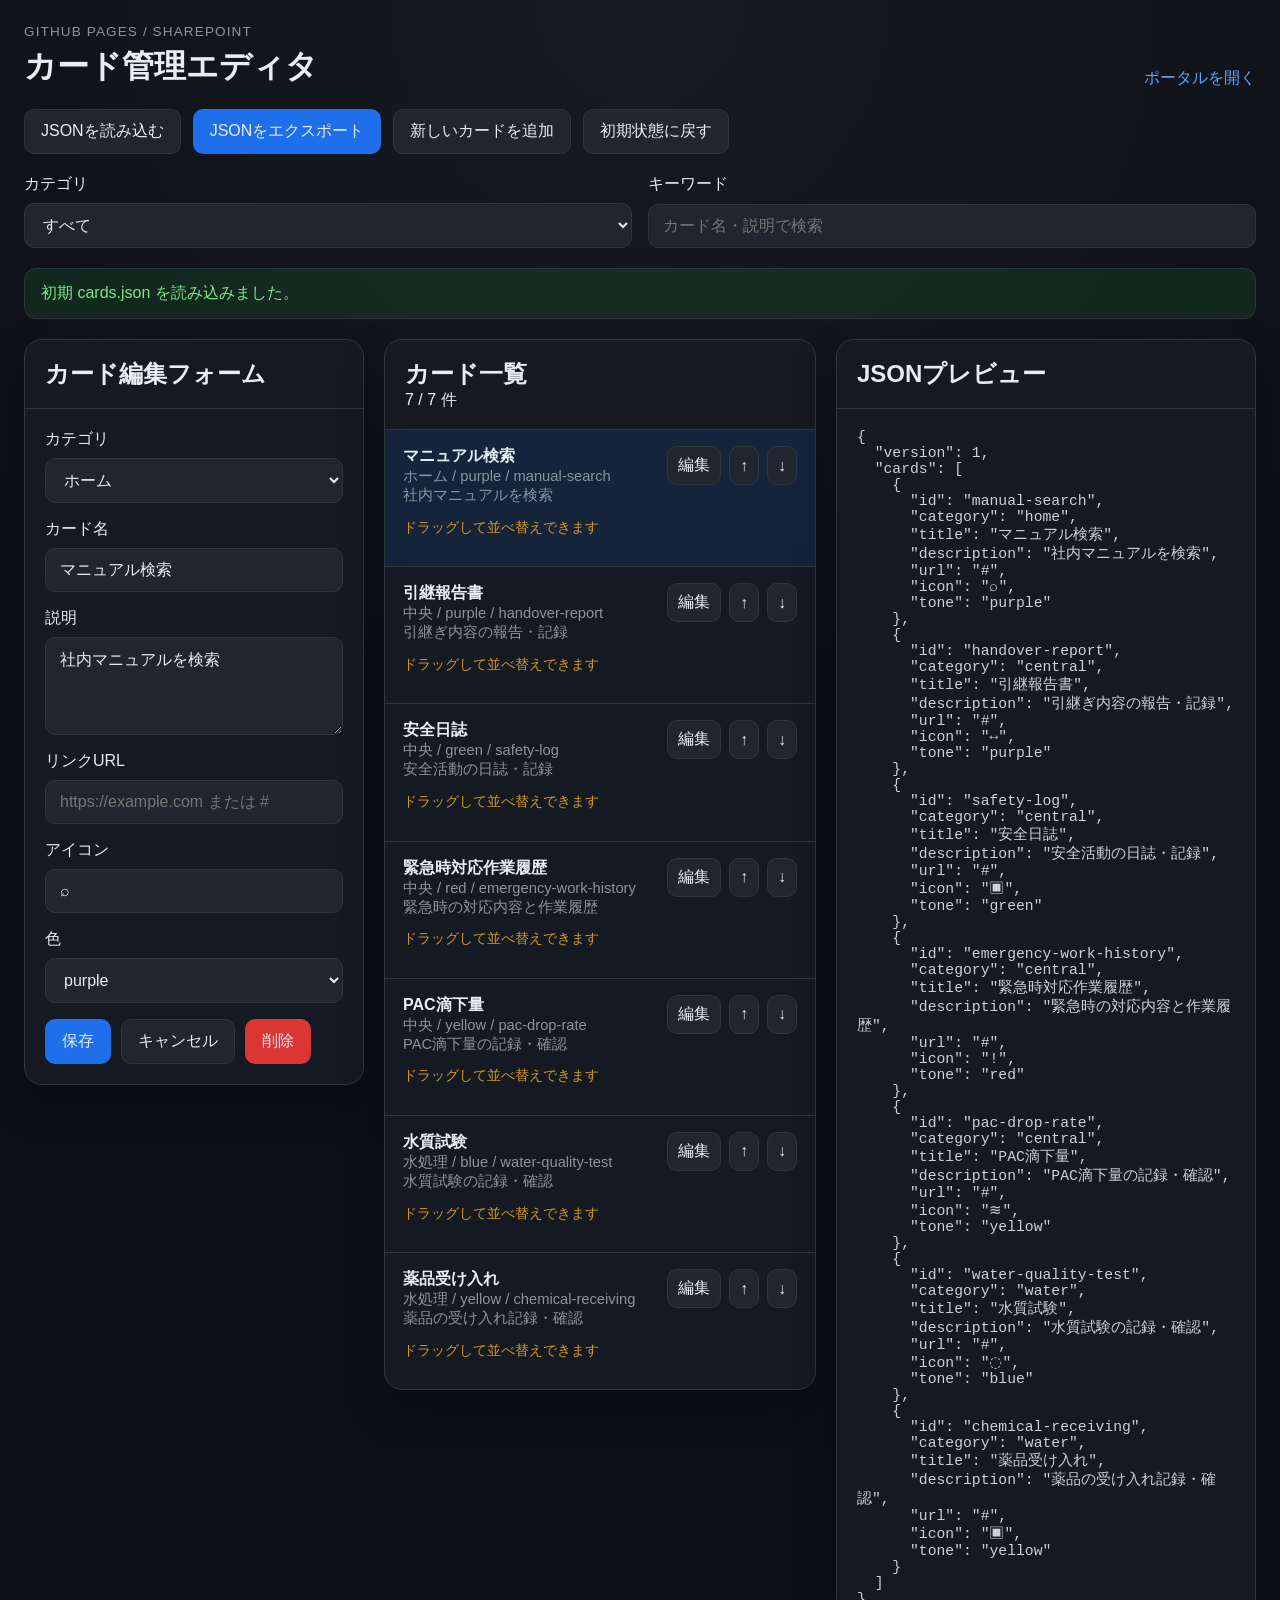
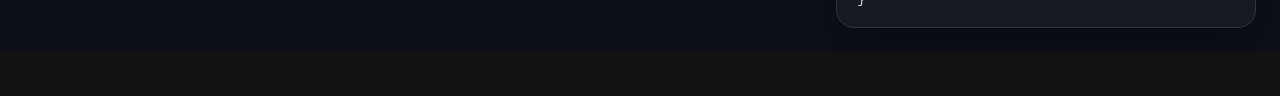
==== editor.html @ 3d7cff40 "feat: add sharepoint card management site Co-authored-by: Mr2OKAMA <200538382+Mr2OKAMA@users.noreply" ====
<!DOCTYPE html>
<html lang="ja">
  <head>
    <meta charset="UTF-8" />
    <meta name="viewport" content="width=device-width, initial-scale=1.0" />
    <title>カード管理エディタ</title>
    <link rel="stylesheet" href="css/editor.css" />
  </head>
  <body>
    <div class="editor-page">
      <header class="editor-header">
        <div>
          <p class="editor-header__eyebrow">GitHub Pages / SharePoint</p>
          <h1>カード管理エディタ</h1>
        </div>
        <a class="editor-header__link" href="index.html">ポータルを開く</a>
      </header>

      <div class="toolbar">
        <button type="button" id="import-button">JSONを読み込む</button>
        <button type="button" id="export-button" class="primary">JSONをエクスポート</button>
        <button type="button" id="add-button">新しいカードを追加</button>
        <button type="button" id="reset-button">初期状態に戻す</button>
        <input id="file-input" type="file" accept="application/json,.json" hidden />
      </div>

      <section class="filters" aria-label="絞り込み">
        <label>
          <span>カテゴリ</span>
          <select id="category-filter"></select>
        </label>
        <label>
          <span>キーワード</span>
          <input id="search-input" type="search" placeholder="カード名・説明で検索" />
        </label>
      </section>

      <div id="editor-notification" class="notification" role="status" aria-live="polite"></div>

      <main class="editor-layout">
        <section class="panel form-panel" aria-labelledby="form-title">
          <div class="panel__header">
            <h2 id="form-title">カード編集フォーム</h2>
          </div>
          <form id="card-form" novalidate>
            <input id="card-id" type="hidden" />
            <label>
              <span>カテゴリ</span>
              <select id="card-category" required></select>
            </label>
            <label>
              <span>カード名</span>
              <input id="card-title" type="text" maxlength="80" required />
            </label>
            <label>
              <span>説明</span>
              <textarea id="card-description" rows="4" maxlength="200" required></textarea>
            </label>
            <label>
              <span>リンクURL</span>
              <input id="card-url" type="url" placeholder="https://example.com または #" />
            </label>
            <label>
              <span>アイコン</span>
              <input id="card-icon" type="text" maxlength="4" required />
            </label>
            <label>
              <span>色</span>
              <select id="card-tone" required></select>
            </label>
            <div class="form-actions">
              <button type="submit" class="primary">保存</button>
              <button type="button" id="cancel-button">キャンセル</button>
              <button type="button" id="delete-button" class="danger">削除</button>
            </div>
          </form>
        </section>

        <section class="panel list-panel" aria-labelledby="list-title">
          <div class="panel__header">
            <h2 id="list-title">カード一覧</h2>
            <p id="card-count"></p>
          </div>
          <ul id="card-list" class="card-list"></ul>
        </section>

        <section class="panel preview-panel" aria-labelledby="preview-title">
          <div class="panel__header">
            <h2 id="preview-title">JSONプレビュー</h2>
          </div>
          <pre id="json-preview"></pre>
        </section>
      </main>
    </div>

    <script src="js/editor.js"></script>
  </body>
</html>
---- css/editor.css ----
:root {
  color-scheme: dark;
  --bg: #0d1117;
  --panel: #161b22;
  --panel-muted: #1f2630;
  --border: #30363d;
  --text: #e6edf3;
  --muted: #8b949e;
  --accent: #238636;
  --accent-hover: #2ea043;
  --danger: #da3633;
  --danger-hover: #f85149;
  --primary: #1f6feb;
  --primary-hover: #388bfd;
  --warning: #d29922;
  --shadow: 0 20px 40px rgba(1, 4, 9, 0.35);
}

* {
  box-sizing: border-box;
}

body {
  margin: 0;
  min-height: 100vh;
  font-family: -apple-system, BlinkMacSystemFont, "Segoe UI", sans-serif;
  background: radial-gradient(circle at top, #161b22, var(--bg) 45%);
  color: var(--text);
}

button,
input,
textarea,
select,
a {
  font: inherit;
}

button,
input,
textarea,
select {
  border: 1px solid var(--border);
  border-radius: 10px;
  background: var(--panel-muted);
  color: var(--text);
}

button {
  padding: 11px 16px;
  cursor: pointer;
}

button:hover,
button:focus-visible {
  border-color: #58a6ff;
}

button.primary {
  background: var(--primary);
  border-color: transparent;
}

button.primary:hover,
button.primary:focus-visible {
  background: var(--primary-hover);
}

button.danger {
  background: var(--danger);
  border-color: transparent;
}

button.danger:hover,
button.danger:focus-visible {
  background: var(--danger-hover);
}

.editor-page {
  padding: 24px;
  display: grid;
  gap: 20px;
}

.editor-header,
.toolbar,
.filters,
.editor-layout {
  width: min(1400px, 100%);
  margin: 0 auto;
}

.editor-header {
  display: flex;
  justify-content: space-between;
  align-items: end;
  gap: 16px;
}

.editor-header h1 {
  margin: 6px 0 0;
}

.editor-header__eyebrow {
  margin: 0;
  color: var(--muted);
  text-transform: uppercase;
  letter-spacing: 0.08em;
  font-size: 0.85rem;
}

.editor-header__link {
  color: #58a6ff;
  text-decoration: none;
}

.toolbar {
  display: flex;
  gap: 12px;
  flex-wrap: wrap;
}

.filters {
  display: grid;
  grid-template-columns: repeat(2, minmax(0, 1fr));
  gap: 16px;
}

.filters label,
#card-form label {
  display: grid;
  gap: 8px;
}

input,
textarea,
select {
  width: 100%;
  padding: 12px 14px;
}

textarea {
  resize: vertical;
}

.notification {
  display: none;
  width: min(1400px, 100%);
  margin: 0 auto;
  padding: 14px 16px;
  border-radius: 12px;
  border: 1px solid var(--border);
}

.notification.is-visible {
  display: block;
}

.notification.is-success {
  background: rgba(35, 134, 54, 0.18);
  color: #7ee787;
}

.notification.is-error {
  background: rgba(218, 54, 51, 0.18);
  color: #ffa198;
}

.editor-layout {
  display: grid;
  grid-template-columns: minmax(280px, 340px) minmax(0, 1fr) minmax(280px, 420px);
  gap: 20px;
  align-items: start;
}

.panel {
  background: rgba(22, 27, 34, 0.92);
  border: 1px solid var(--border);
  border-radius: 18px;
  box-shadow: var(--shadow);
  overflow: hidden;
}

.panel__header {
  padding: 18px 20px;
  border-bottom: 1px solid var(--border);
}

.panel__header h2,
.panel__header p {
  margin: 0;
}

#card-form {
  padding: 20px;
  display: grid;
  gap: 16px;
}

.form-actions {
  display: flex;
  gap: 10px;
  flex-wrap: wrap;
}

.card-list {
  list-style: none;
  padding: 0;
  margin: 0;
}

.card-item {
  border-bottom: 1px solid var(--border);
  padding: 16px 18px;
  display: grid;
  gap: 12px;
  background: transparent;
}

.card-item:last-child {
  border-bottom: 0;
}

.card-item.is-selected {
  background: rgba(31, 111, 235, 0.12);
}

.card-item.is-dragging {
  opacity: 0.55;
}

.card-item__summary {
  display: flex;
  justify-content: space-between;
  gap: 12px;
  align-items: start;
}

.card-item__title {
  margin: 0;
  font-size: 1rem;
}

.card-item__meta,
.card-item__description {
  margin: 0;
  color: var(--muted);
  font-size: 0.92rem;
}

.card-item__controls {
  display: flex;
  gap: 8px;
  flex-wrap: wrap;
}

.card-item__controls button {
  padding: 8px 10px;
}

#json-preview {
  margin: 0;
  padding: 20px;
  min-height: 320px;
  white-space: pre-wrap;
  word-break: break-word;
  color: #c9d1d9;
  font-size: 0.92rem;
}

.empty-list {
  padding: 20px;
  color: var(--muted);
}

.drag-hint {
  color: var(--warning);
  font-size: 0.85rem;
}

@media (max-width: 1180px) {
  .editor-layout {
    grid-template-columns: repeat(2, minmax(0, 1fr));
  }

  .preview-panel {
    grid-column: 1 / -1;
  }
}

@media (max-width: 760px) {
  .editor-page {
    padding: 16px;
  }

  .editor-header,
  .toolbar,
  .filters,
  .notification,
  .editor-layout {
    width: 100%;
  }

  .editor-header,
  .filters,
  .editor-layout {
    grid-template-columns: 1fr;
    display: grid;
  }

  .toolbar,
  .form-actions {
    flex-direction: column;
  }
}
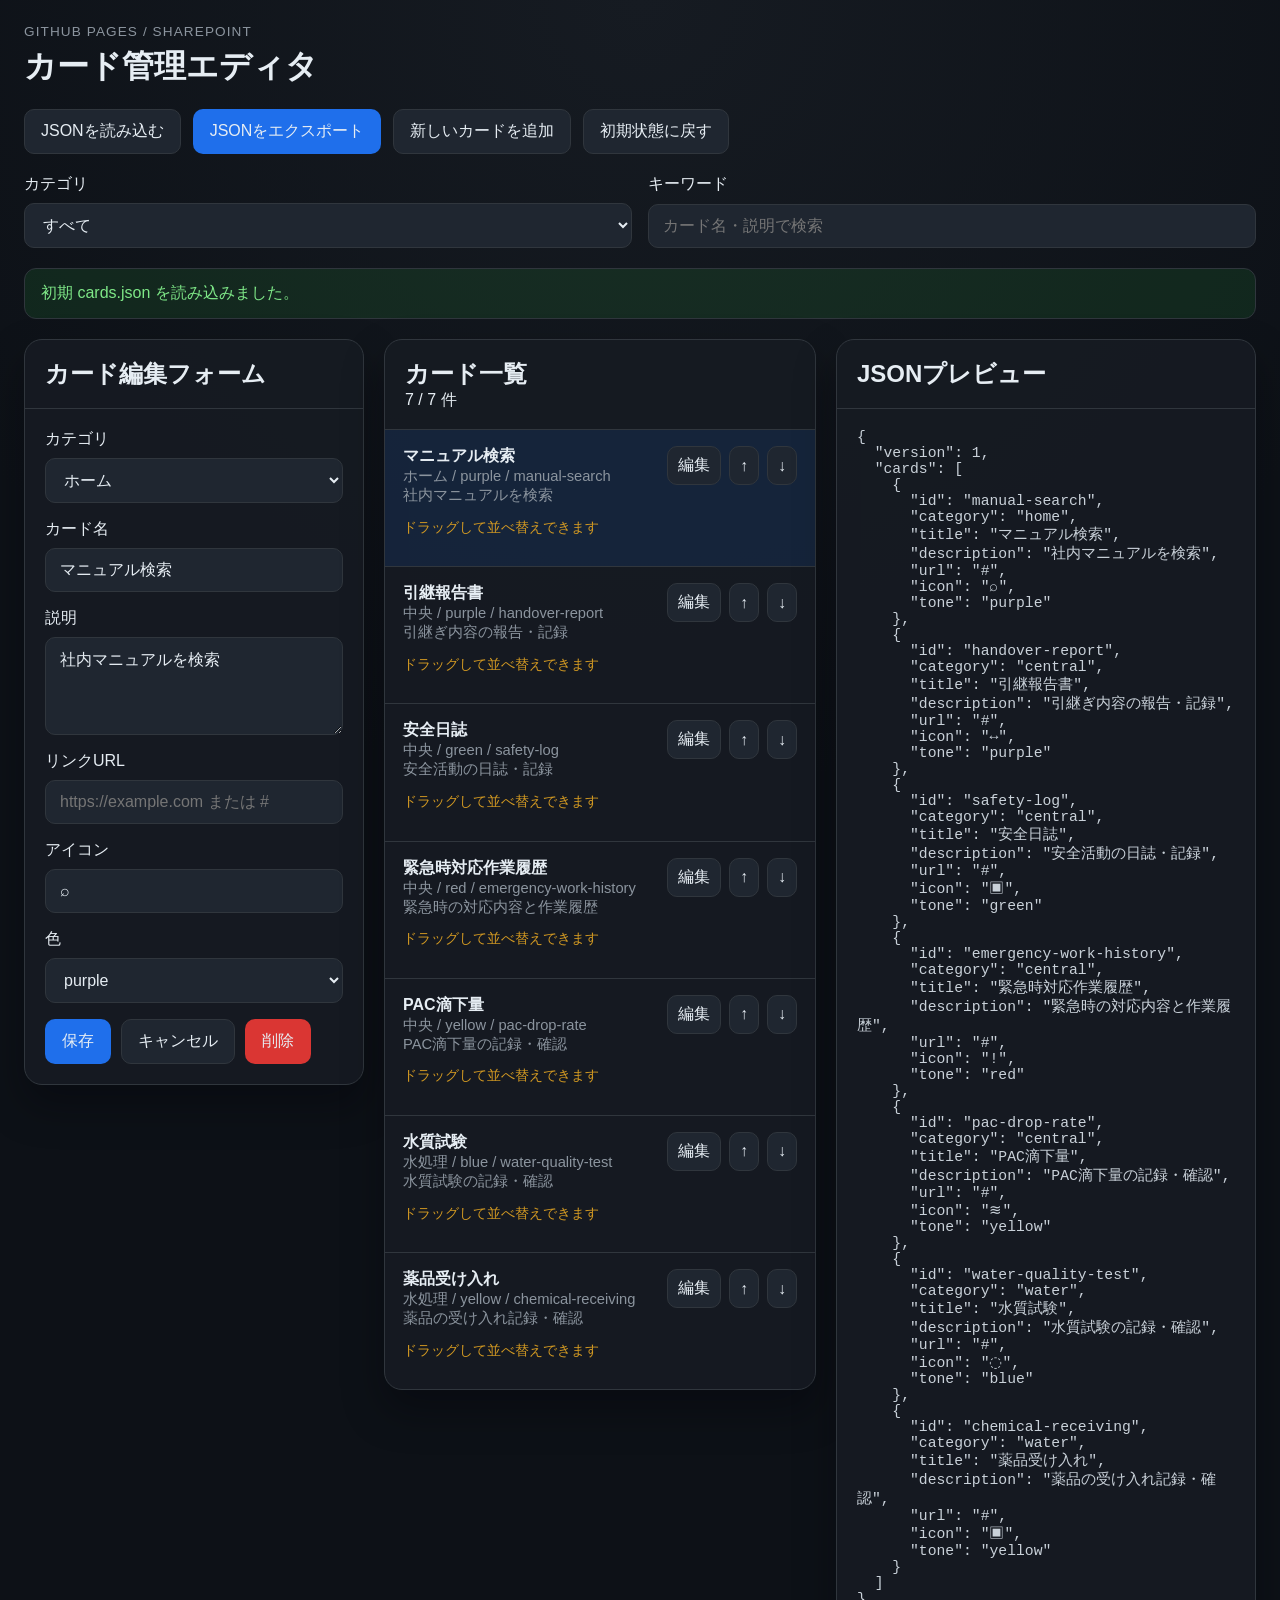
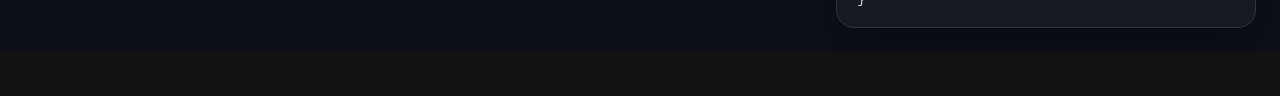
==== commit 532d3167: "Remove portal feature and keep editor-only workflow Co-authored-by: Mr2OKAMA <200538382+Mr2OKAMA@use" ====
--- a/editor.html
+++ b/editor.html
@@ -13,7 +13,6 @@
           <p class="editor-header__eyebrow">GitHub Pages / SharePoint</p>
           <h1>カード管理エディタ</h1>
         </div>
-        <a class="editor-header__link" href="index.html">ポータルを開く</a>
       </header>
 
       <div class="toolbar">
@@ -58,7 +57,7 @@
             </label>
             <label>
               <span>リンクURL</span>
-              <input id="card-url" type="url" placeholder="https://example.com または #" />
+              <input id="card-url" type="text" placeholder="https://example.com または #" />
             </label>
             <label>
               <span>アイコン</span>
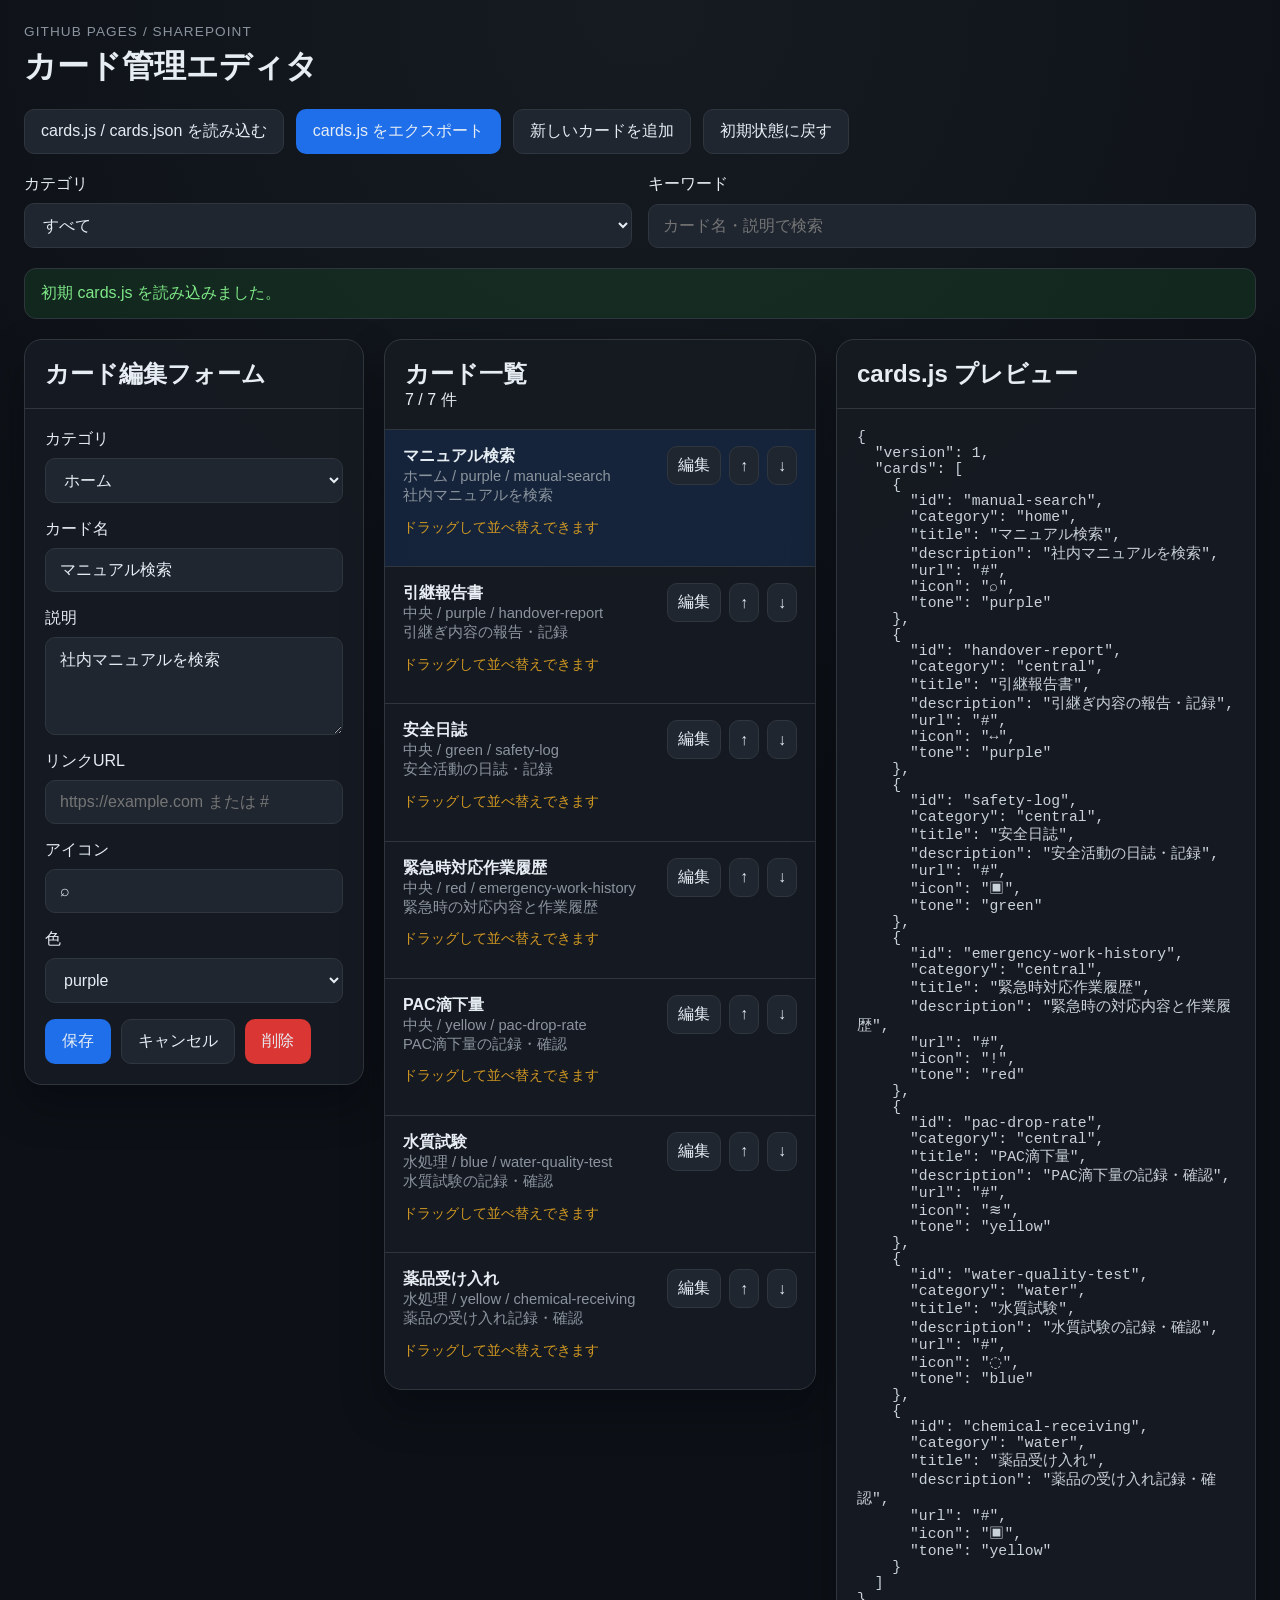
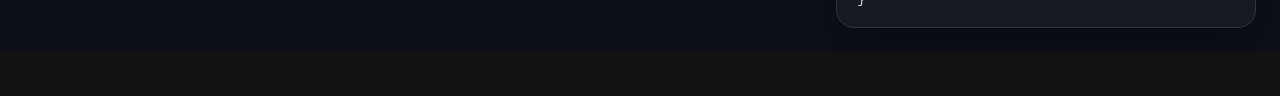
==== commit ccc791d9: "カードエディタをcards.js形式のインポート/エクスポートに対応 - editor.html: data/cards.js を直接読み込み、ボタン文言をcards.js向けに変更 - editor" ====
--- a/editor.html
+++ b/editor.html
@@ -16,11 +16,11 @@
       </header>
 
       <div class="toolbar">
-        <button type="button" id="import-button">JSONを読み込む</button>
-        <button type="button" id="export-button" class="primary">JSONをエクスポート</button>
+        <button type="button" id="import-button">cards.js / cards.json を読み込む</button>
+        <button type="button" id="export-button" class="primary">cards.js をエクスポート</button>
         <button type="button" id="add-button">新しいカードを追加</button>
         <button type="button" id="reset-button">初期状態に戻す</button>
-        <input id="file-input" type="file" accept="application/json,.json" hidden />
+        <input id="file-input" type="file" accept="application/json,.json,.js,text/javascript" hidden />
       </div>
 
       <section class="filters" aria-label="絞り込み">
@@ -85,13 +85,14 @@
 
         <section class="panel preview-panel" aria-labelledby="preview-title">
           <div class="panel__header">
-            <h2 id="preview-title">JSONプレビュー</h2>
+            <h2 id="preview-title">cards.js プレビュー</h2>
           </div>
           <pre id="json-preview"></pre>
         </section>
       </main>
     </div>
 
+    <script src="data/cards.js"></script>
     <script src="js/editor.js"></script>
   </body>
 </html>
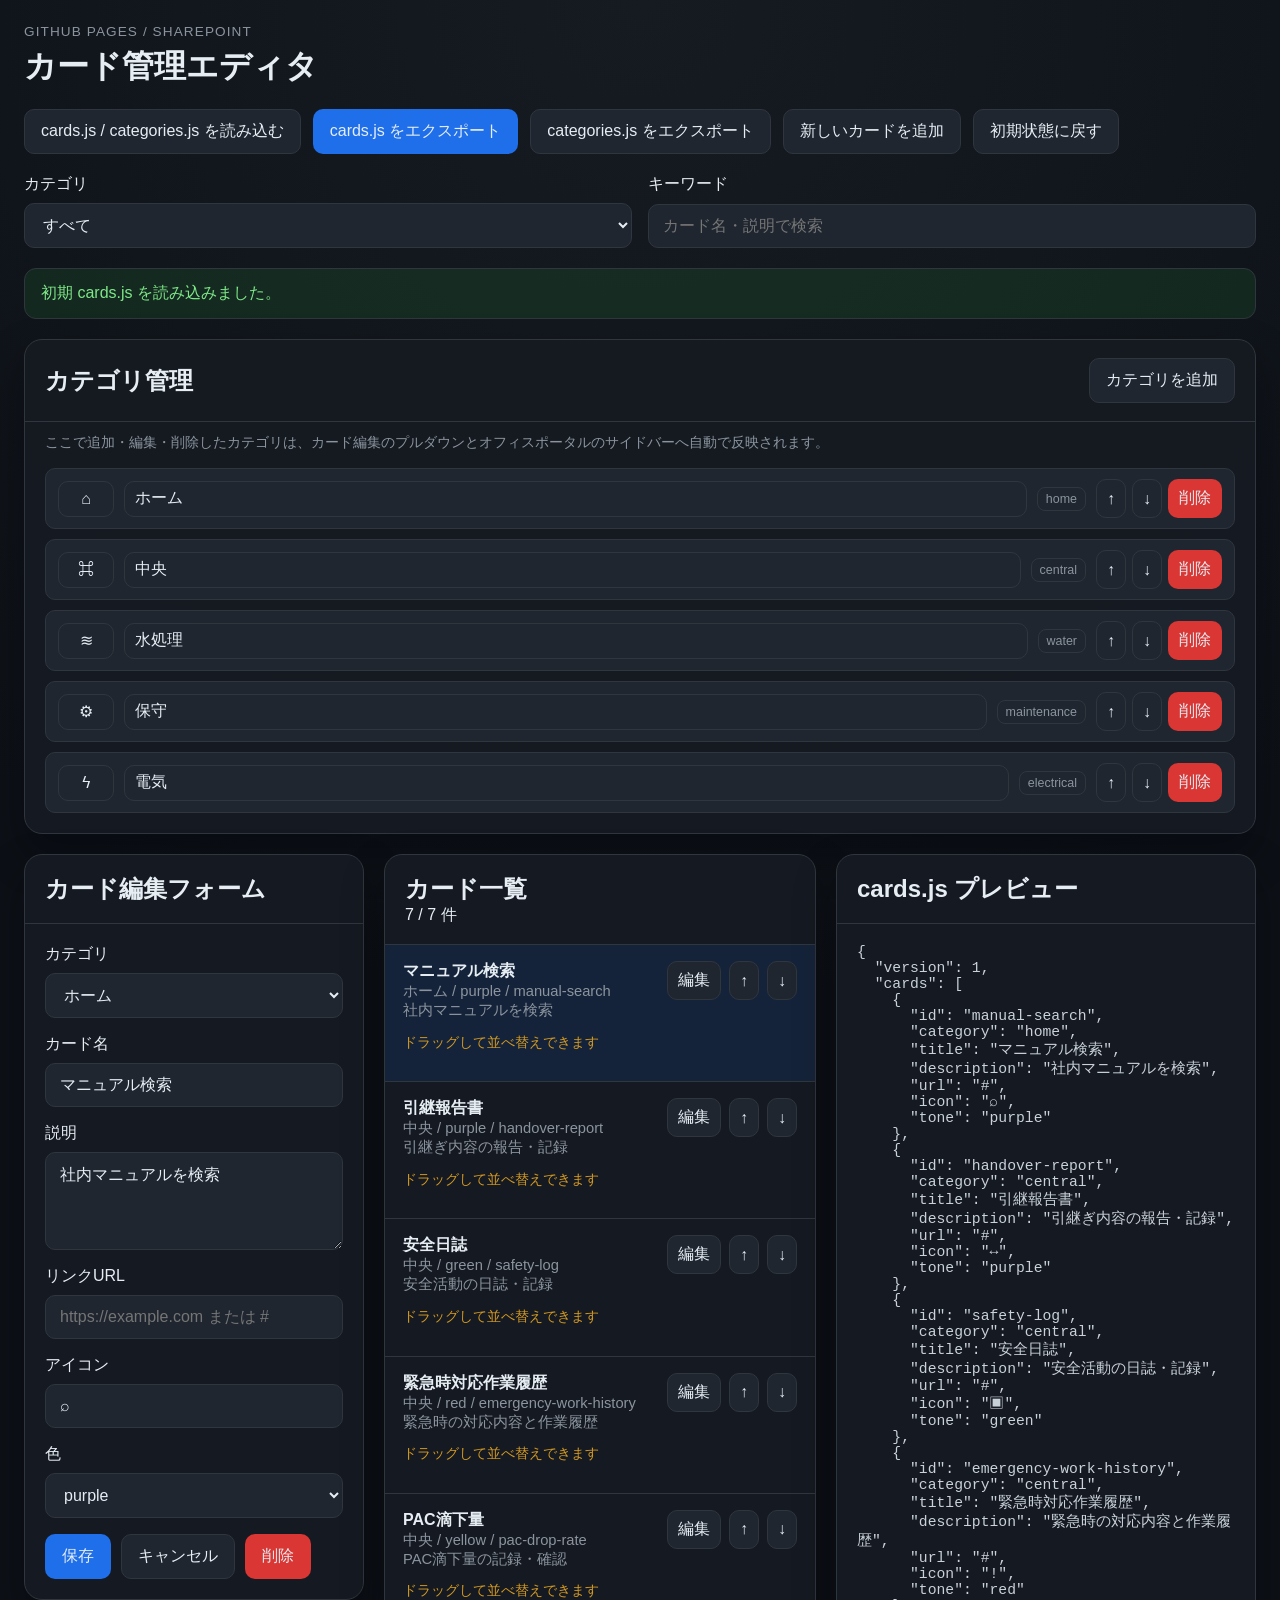
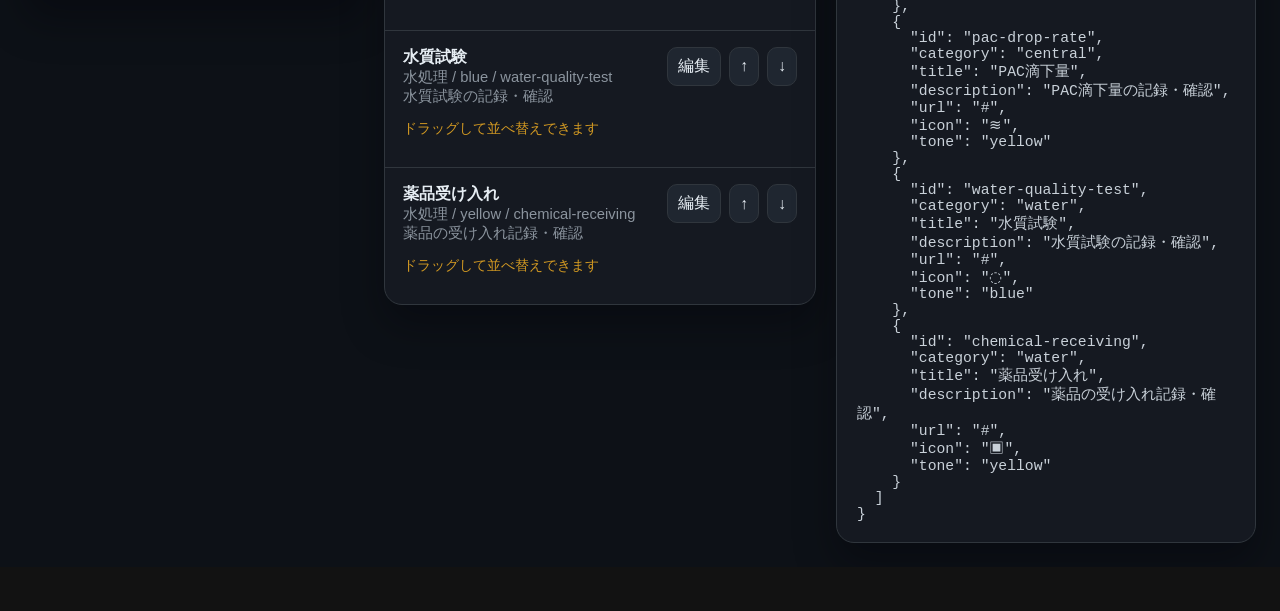
==== commit 2609adf6: "カテゴリを動的管理できるように変更 - data/categories.js を新設し、カテゴリ(id/label/icon)を単一の情報源に統一 - portal.js: サイドバーを catego" ====
--- a/editor.html
+++ b/editor.html
@@ -16,8 +16,9 @@
       </header>
 
       <div class="toolbar">
-        <button type="button" id="import-button">cards.js / cards.json を読み込む</button>
+        <button type="button" id="import-button">cards.js / categories.js を読み込む</button>
         <button type="button" id="export-button" class="primary">cards.js をエクスポート</button>
+        <button type="button" id="export-categories-button">categories.js をエクスポート</button>
         <button type="button" id="add-button">新しいカードを追加</button>
         <button type="button" id="reset-button">初期状態に戻す</button>
         <input id="file-input" type="file" accept="application/json,.json,.js,text/javascript" hidden />
@@ -35,6 +36,15 @@
       </section>
 
       <div id="editor-notification" class="notification" role="status" aria-live="polite"></div>
+
+      <section class="panel category-panel" aria-labelledby="category-title">
+        <div class="panel__header">
+          <h2 id="category-title">カテゴリ管理</h2>
+          <button type="button" id="add-category-button">カテゴリを追加</button>
+        </div>
+        <p class="category-hint">ここで追加・編集・削除したカテゴリは、カード編集のプルダウンとオフィスポータルのサイドバーへ自動で反映されます。</p>
+        <ul id="category-list" class="category-list"></ul>
+      </section>
 
       <main class="editor-layout">
         <section class="panel form-panel" aria-labelledby="form-title">
@@ -92,6 +102,7 @@
       </main>
     </div>
 
+    <script src="data/categories.js"></script>
     <script src="data/cards.js"></script>
     <script src="js/editor.js"></script>
   </body>
--- a/css/editor.css
+++ b/css/editor.css
@@ -278,6 +278,88 @@
   font-size: 0.85rem;
 }
 
+.category-panel {
+  width: min(1400px, 100%);
+  margin: 0 auto;
+}
+
+.category-panel .panel__header {
+  display: flex;
+  align-items: center;
+  justify-content: space-between;
+  gap: 12px;
+}
+
+.category-hint {
+  margin: 0;
+  padding: 12px 20px 0;
+  color: var(--muted);
+  font-size: 0.85rem;
+}
+
+.category-list {
+  list-style: none;
+  padding: 16px 20px 20px;
+  margin: 0;
+  display: grid;
+  gap: 10px;
+}
+
+.category-item {
+  display: grid;
+  grid-template-columns: 56px minmax(0, 1fr) auto auto;
+  align-items: center;
+  gap: 10px;
+  padding: 10px 12px;
+  border: 1px solid var(--border);
+  border-radius: 10px;
+  background: var(--panel-muted);
+}
+
+.category-icon-input {
+  width: 100%;
+  padding: 8px;
+  text-align: center;
+}
+
+.category-label-input {
+  width: 100%;
+  padding: 8px 10px;
+}
+
+.category-id-badge {
+  padding: 4px 8px;
+  border-radius: 8px;
+  border: 1px solid var(--border);
+  color: var(--muted);
+  font-size: 0.78rem;
+  white-space: nowrap;
+}
+
+.category-item__controls {
+  display: flex;
+  gap: 6px;
+}
+
+.category-item__controls button {
+  padding: 8px 10px;
+}
+
+@media (max-width: 760px) {
+  .category-item {
+    grid-template-columns: 44px 1fr;
+    grid-template-areas:
+      "icon label"
+      "id id"
+      "controls controls";
+  }
+
+  .category-icon-input { grid-area: icon; }
+  .category-label-input { grid-area: label; }
+  .category-id-badge { grid-area: id; justify-self: start; }
+  .category-item__controls { grid-area: controls; }
+}
+
 @media (max-width: 1180px) {
   .editor-layout {
     grid-template-columns: repeat(2, minmax(0, 1fr));
